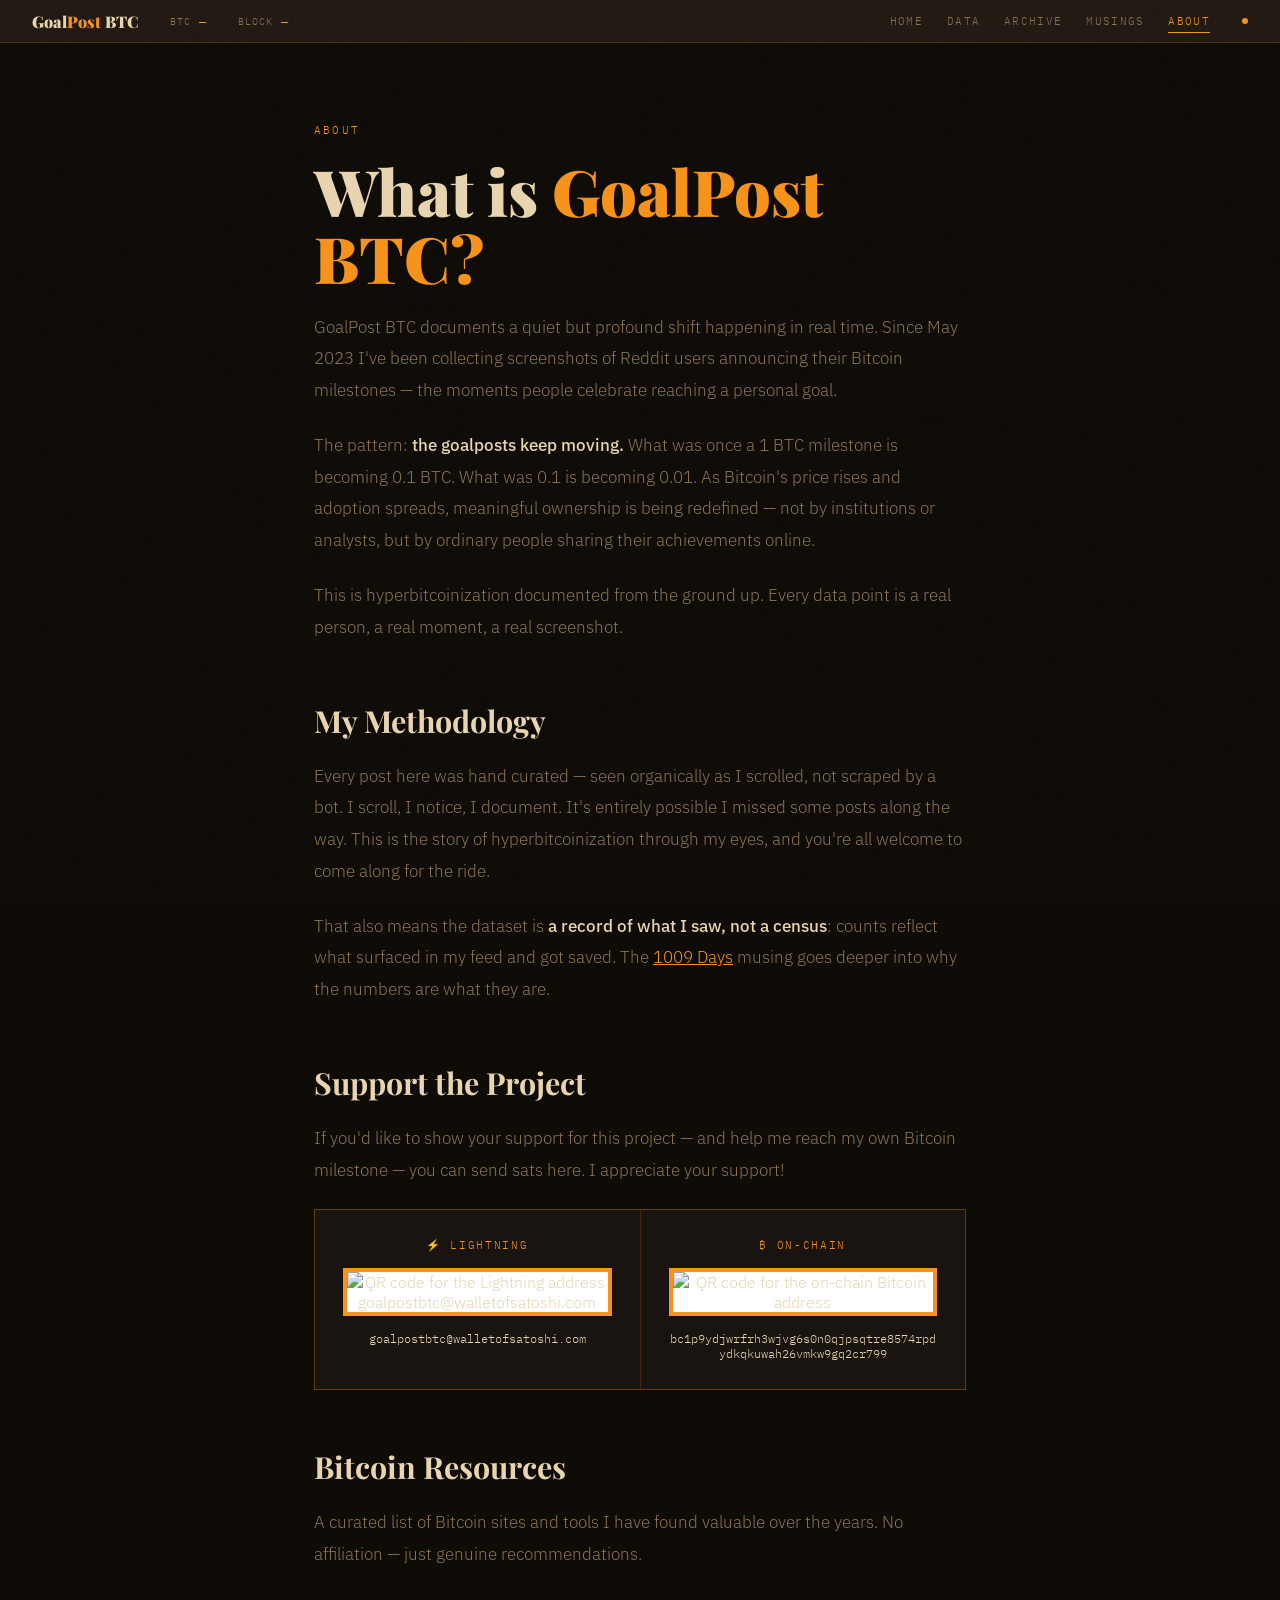
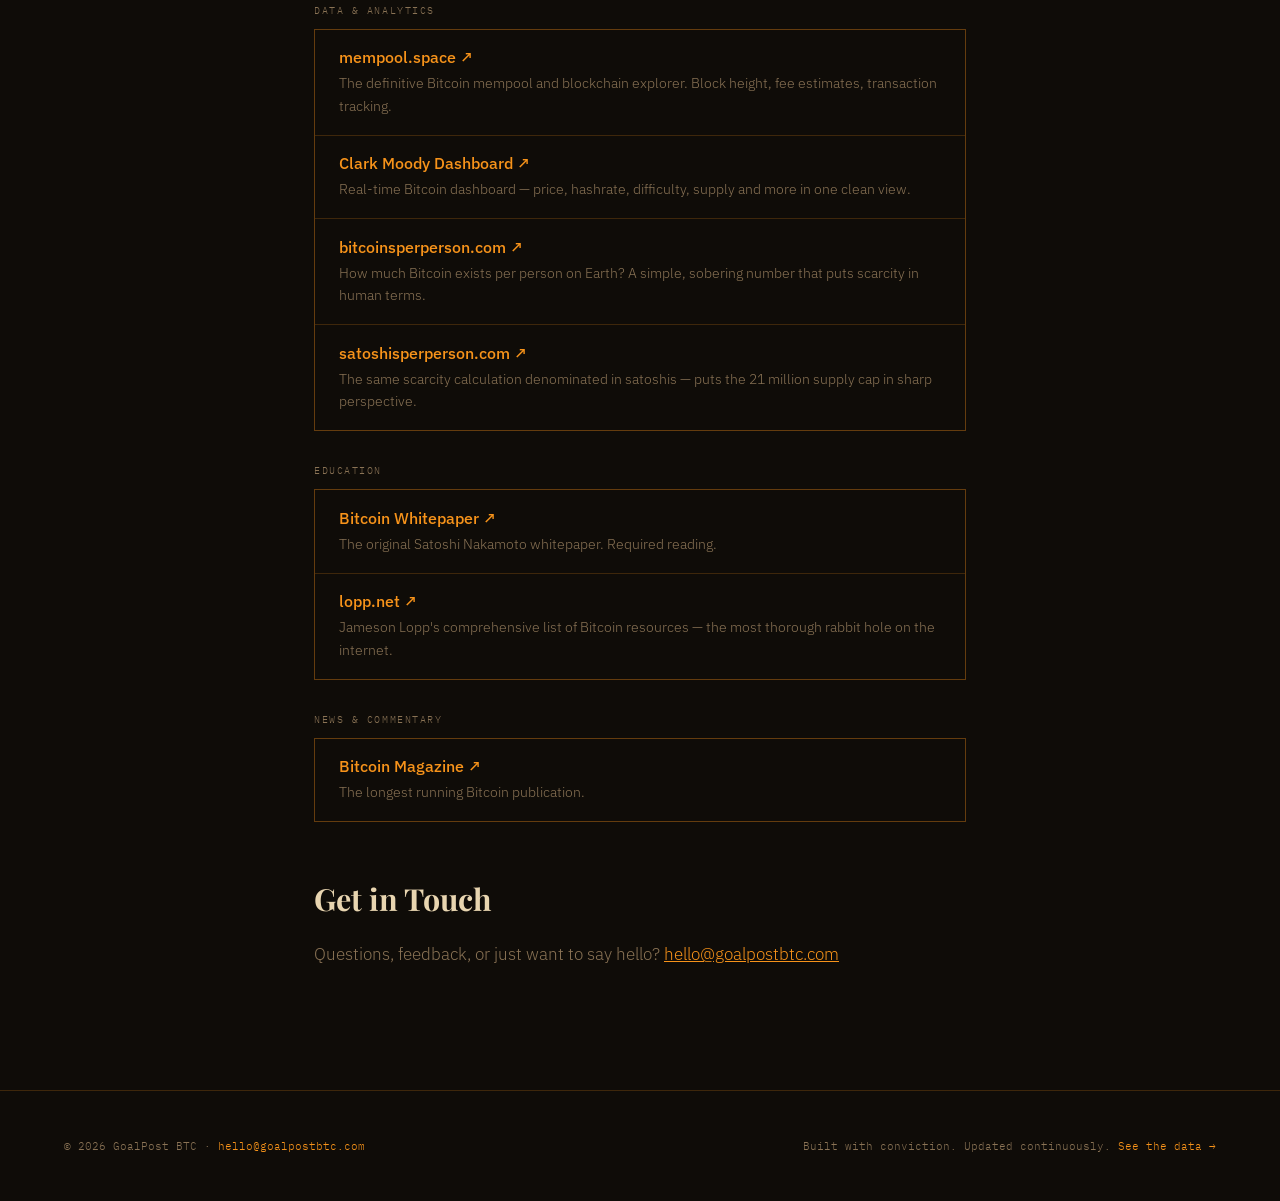
==== about.html @ 14a4ebe5 "Redesign: multi-page static site with live data, charts and archive - data/milestones.csv becomes th" ====
<!DOCTYPE html>
<html lang="en">
<head>
  <meta charset="UTF-8">
  <meta name="viewport" content="width=device-width, initial-scale=1.0">
  <title>About — GoalPost BTC</title>
  <meta name="description" content="What GoalPost BTC is, how the milestone posts are collected, how to support the project, and a curated list of Bitcoin resources.">
  <meta property="og:title" content="About — GoalPost BTC">
  <meta property="og:description" content="Hyperbitcoinization documented from the ground up.">
  <meta property="og:url" content="https://goalpostbtc.com/about.html">
  <meta property="og:type" content="website">
  <link rel="preconnect" href="https://fonts.googleapis.com">
  <link rel="preconnect" href="https://fonts.gstatic.com" crossorigin>
  <link href="https://fonts.googleapis.com/css2?family=Playfair+Display:ital,wght@0,400;0,700;0,900;1,400&family=IBM+Plex+Mono:wght@300;400;500&family=IBM+Plex+Sans:wght@300;400;500&display=swap" rel="stylesheet">
  <link rel="stylesheet" href="assets/css/site.css">
</head>
<body>

  <header class="ticker">
    <a class="ticker-brand" href="./">Goal<span>Post</span> BTC</a>
    <div class="ticker-item">
      <span class="ticker-label">BTC</span>
      <span class="ticker-value" id="btc-price">…</span>
    </div>
    <div class="ticker-item ticker-extra">
      <span class="ticker-label">Block</span>
      <span class="ticker-value" id="block-height">—</span>
    </div>
    <nav class="site-nav" aria-label="Main">
      <a href="./">Home</a>
      <a href="data.html">Data</a>
      <a href="archive.html">Archive</a>
      <a href="musings.html">Musings</a>
      <a href="about.html" aria-current="page">About</a>
    </nav>
    <div class="ticker-dot"></div>
  </header>

  <main class="page page-narrow prose">
    <div class="page-eyebrow">About</div>
    <h1 class="page-title">What is <span>GoalPost BTC?</span></h1>

    <p>GoalPost BTC documents a quiet but profound shift happening in real time. Since <span data-stat="sinceLong">May 2023</span> I've been collecting screenshots of Reddit users announcing their Bitcoin milestones — the moments people celebrate reaching a personal goal.</p>
    <p>The pattern: <strong>the goalposts keep moving.</strong> What was once a 1 BTC milestone is becoming 0.1 BTC. What was 0.1 is becoming 0.01. As Bitcoin's price rises and adoption spreads, meaningful ownership is being redefined — not by institutions or analysts, but by ordinary people sharing their achievements online.</p>
    <p>This is hyperbitcoinization documented from the ground up. Every data point is a real person, a real moment, a real screenshot.</p>

    <h2>My Methodology</h2>
    <p>Every post here was hand curated — seen organically as I scrolled, not scraped by a bot. I scroll, I notice, I document. It's entirely possible I missed some posts along the way. This is the story of hyperbitcoinization through my eyes, and you're all welcome to come along for the ride.</p>
    <p>That also means the dataset is <strong>a record of what I saw, not a census</strong>: counts reflect what surfaced in my feed and got saved. The <a href="musings.html#1009-days">1009 Days</a> musing goes deeper into why the numbers are what they are.</p>

    <h2>Support the Project</h2>
    <p>If you'd like to show your support for this project — and help me reach my own Bitcoin milestone — you can send sats here. I appreciate your support!</p>
    <div class="support-grid">
      <div>
        <div class="kind">⚡ Lightning</div>
        <img src="https://api.qrserver.com/v1/create-qr-code/?size=170x170&amp;margin=6&amp;data=goalpostbtc@walletofsatoshi.com" alt="QR code for the Lightning address goalpostbtc@walletofsatoshi.com" width="170" height="170" loading="lazy">
        <code>goalpostbtc@walletofsatoshi.com</code>
      </div>
      <div>
        <div class="kind">₿ On-Chain</div>
        <img src="https://api.qrserver.com/v1/create-qr-code/?size=170x170&amp;margin=6&amp;data=bc1p9ydjwrfrh3wjvg6s0n0qjpsqtre8574rpdydkqkuwah26vmkw9gq2cr799" alt="QR code for the on-chain Bitcoin address" width="170" height="170" loading="lazy">
        <code>bc1p9ydjwrfrh3wjvg6s0n0qjpsqtre8574rpdydkqkuwah26vmkw9gq2cr799</code>
      </div>
    </div>

    <h2>Bitcoin Resources</h2>
    <p>A curated list of Bitcoin sites and tools I have found valuable over the years. No affiliation — just genuine recommendations.</p>

    <div class="resource-cat">Data &amp; Analytics</div>
    <div class="resource-list">
      <a href="https://mempool.space" target="_blank" rel="noopener"><span class="name">mempool.space ↗</span><span class="desc">The definitive Bitcoin mempool and blockchain explorer. Block height, fee estimates, transaction tracking.</span></a>
      <a href="https://bitcoin.clarkmoody.com/dashboard/" target="_blank" rel="noopener"><span class="name">Clark Moody Dashboard ↗</span><span class="desc">Real-time Bitcoin dashboard — price, hashrate, difficulty, supply and more in one clean view.</span></a>
      <a href="https://bitcoinsperperson.com/" target="_blank" rel="noopener"><span class="name">bitcoinsperperson.com ↗</span><span class="desc">How much Bitcoin exists per person on Earth? A simple, sobering number that puts scarcity in human terms.</span></a>
      <a href="https://satoshisperperson.com/" target="_blank" rel="noopener"><span class="name">satoshisperperson.com ↗</span><span class="desc">The same scarcity calculation denominated in satoshis — puts the 21 million supply cap in sharp perspective.</span></a>
    </div>

    <div class="resource-cat">Education</div>
    <div class="resource-list">
      <a href="https://bitcoin.org/bitcoin.pdf" target="_blank" rel="noopener"><span class="name">Bitcoin Whitepaper ↗</span><span class="desc">The original Satoshi Nakamoto whitepaper. Required reading.</span></a>
      <a href="https://lopp.net/bitcoin.html" target="_blank" rel="noopener"><span class="name">lopp.net ↗</span><span class="desc">Jameson Lopp's comprehensive list of Bitcoin resources — the most thorough rabbit hole on the internet.</span></a>
    </div>

    <div class="resource-cat">News &amp; Commentary</div>
    <div class="resource-list">
      <a href="https://bitcoinmagazine.com" target="_blank" rel="noopener"><span class="name">Bitcoin Magazine ↗</span><span class="desc">The longest running Bitcoin publication.</span></a>
    </div>

    <h2>Get in Touch</h2>
    <p>Questions, feedback, or just want to say hello? <a href="mailto:hello@goalpostbtc.com">hello@goalpostbtc.com</a></p>
  </main>

  <footer>
    <div>© 2026 GoalPost BTC · <a href="mailto:hello@goalpostbtc.com">hello@goalpostbtc.com</a></div>
    <div>Built with conviction. Updated continuously. <a href="data.html">See the data →</a></div>
  </footer>

  <script src="assets/js/common.js"></script>
</body>
</html>
---- assets/css/site.css ----
/* GoalPost BTC — shared styles */

:root {
  --btc: #f7931a;
  --btc-dim: #c97010;
  --bg: #0f0c08;
  --bg2: #1a1410;
  --bg3: #221a12;
  --text: #e8d5b0;
  --text-dim: #8a7355;
  --border: rgba(247,147,26,0.2);
}

*, *::before, *::after { box-sizing: border-box; margin: 0; padding: 0; }

html { scroll-behavior: smooth; color-scheme: dark; }

body {
  background: var(--bg);
  color: var(--text);
  font-family: 'IBM Plex Sans', sans-serif;
  font-weight: 300;
  overflow-x: hidden;
  cursor: default;
}

/* ── GRAIN OVERLAY ── */
body::before {
  content: '';
  position: fixed;
  inset: 0;
  background-image: url("data:image/svg+xml,%3Csvg viewBox='0 0 256 256' xmlns='http://www.w3.org/2000/svg'%3E%3Cfilter id='noise'%3E%3CfeTurbulence type='fractalNoise' baseFrequency='0.9' numOctaves='4' stitchTiles='stitch'/%3E%3C/filter%3E%3Crect width='100%25' height='100%25' filter='url(%23noise)' opacity='0.04'/%3E%3C/svg%3E");
  pointer-events: none;
  z-index: 1000;
  opacity: 0.4;
}

/* ── TICKER ── */
.ticker {
  background: var(--bg3);
  border-bottom: 1px solid var(--border);
  padding: 0.6rem 2rem;
  display: flex;
  align-items: center;
  gap: 2rem;
  font-family: 'IBM Plex Mono', monospace;
  font-size: 0.75rem;
  color: var(--text-dim);
  position: sticky;
  top: 0;
  z-index: 100;
}

.ticker-item { display: flex; align-items: center; gap: 0.5rem; }
.ticker-label { color: var(--text-dim); text-transform: uppercase; letter-spacing: 0.1em; font-size: 0.65rem; }
.ticker-value { color: var(--btc); font-weight: 500; }
.ticker-dot { width: 6px; height: 6px; border-radius: 50%; background: var(--btc); animation: pulse 2s infinite; flex-shrink: 0; }

@keyframes pulse {
  0%, 100% { opacity: 1; transform: scale(1); }
  50% { opacity: 0.4; transform: scale(0.8); }
}

/* ── HERO ── */
.hero {
  min-height: 100vh;
  display: grid;
  grid-template-columns: 1fr 1fr;
  position: relative;
  overflow: hidden;
}

.hero::after {
  content: '₿';
  position: absolute;
  right: -5rem;
  top: 50%;
  transform: translateY(-50%);
  font-size: 40vw;
  color: rgba(247,147,26,0.03);
  font-family: 'Playfair Display', serif;
  pointer-events: none;
  animation: slowspin 60s linear infinite;
}

@keyframes slowspin {
  from { transform: translateY(-50%) rotate(0deg); }
  to { transform: translateY(-50%) rotate(360deg); }
}

.hero-left {
  padding: 6rem 4rem 4rem;
  display: flex;
  flex-direction: column;
  justify-content: center;
  border-right: 1px solid var(--border);
  position: relative;
  z-index: 2;
}

.hero-eyebrow {
  font-family: 'IBM Plex Mono', monospace;
  font-size: 0.7rem;
  letter-spacing: 0.2em;
  text-transform: uppercase;
  color: var(--btc);
  margin-bottom: 2rem;
  opacity: 0;
  animation: fadein 0.8s 0.2s forwards;
}

.hero-title {
  font-family: 'Playfair Display', serif;
  font-size: clamp(3rem, 6vw, 5.5rem);
  font-weight: 900;
  line-height: 1.0;
  color: var(--text);
  margin-bottom: 1rem;
  opacity: 0;
  animation: slideup 0.8s 0.4s forwards;
}

.hero-title span { color: var(--btc); }

.hero-subtitle {
  font-family: 'Playfair Display', serif;
  font-size: clamp(1rem, 2vw, 1.4rem);
  font-weight: 400;
  font-style: italic;
  color: var(--text-dim);
  margin-bottom: 3rem;
  line-height: 1.6;
  opacity: 0;
  animation: fadeup 0.8s 0.6s forwards;
}

.hero-cta {
  display: inline-flex;
  align-items: center;
  gap: 0.75rem;
  background: var(--btc);
  color: var(--bg);
  font-family: 'IBM Plex Mono', monospace;
  font-size: 0.85rem;
  font-weight: 500;
  letter-spacing: 0.05em;
  padding: 1rem 2rem;
  text-decoration: none;
  transition: all 0.3s;
  width: fit-content;
  opacity: 0;
  animation: fadeup 0.8s 0.8s forwards;
}

.hero-cta:hover {
  background: var(--text);
  gap: 1.25rem;
}

.hero-cta-arrow { transition: transform 0.3s; }
.hero-cta:hover .hero-cta-arrow { transform: translateX(4px); }

.hero-right {
  padding: 6rem 4rem 4rem;
  display: flex;
  flex-direction: column;
  justify-content: center;
  gap: 3rem;
  position: relative;
  z-index: 2;
}

/* ── STAT CARDS ── */
.stat-card {
  border-left: 2px solid var(--btc);
  padding: 1.5rem 2rem;
  background: var(--bg2);
  opacity: 0;
  animation: slideright 0.8s forwards;
}

.stat-card:nth-child(1) { animation-delay: 0.5s; }
.stat-card:nth-child(2) { animation-delay: 0.7s; }
.stat-card:nth-child(3) { animation-delay: 0.9s; }

.stat-label {
  font-family: 'IBM Plex Mono', monospace;
  font-size: 0.65rem;
  letter-spacing: 0.15em;
  text-transform: uppercase;
  color: var(--text-dim);
  margin-bottom: 0.5rem;
}

.stat-value {
  font-family: 'Playfair Display', serif;
  font-size: 2.5rem;
  font-weight: 700;
  color: var(--btc);
  line-height: 1;
  margin-bottom: 0.25rem;
}

.stat-desc {
  font-size: 0.8rem;
  color: var(--text-dim);
  line-height: 1.5;
}

/* ── THESIS SECTION ── */
.thesis {
  padding: 8rem 4rem;
  max-width: 1400px;
  margin: 0 auto;
  display: grid;
  grid-template-columns: 1fr 2fr;
  gap: 6rem;
  align-items: start;
  border-top: 1px solid var(--border);
}

.thesis-label {
  font-family: 'IBM Plex Mono', monospace;
  font-size: 0.7rem;
  letter-spacing: 0.2em;
  text-transform: uppercase;
  color: var(--btc);
  position: sticky;
  top: 5rem;
}

.thesis-content h2 {
  font-family: 'Playfair Display', serif;
  font-size: clamp(2rem, 4vw, 3.5rem);
  font-weight: 700;
  line-height: 1.2;
  margin-bottom: 2rem;
  color: var(--text);
}

.thesis-content p {
  font-size: 1.1rem;
  line-height: 1.9;
  color: var(--text-dim);
  margin-bottom: 1.5rem;
  max-width: 65ch;
}

.thesis-content p strong {
  color: var(--text);
  font-weight: 500;
}

/* ── GOALPOSTS MOVING ── */
.goalposts {
  background: var(--bg2);
  border-top: 1px solid var(--border);
  border-bottom: 1px solid var(--border);
  padding: 5rem 4rem;
  overflow: hidden;
  position: relative;
}

.goalposts-inner {
  max-width: 1400px;
  margin: 0 auto;
}

.goalposts-label {
  font-family: 'IBM Plex Mono', monospace;
  font-size: 0.7rem;
  letter-spacing: 0.2em;
  text-transform: uppercase;
  color: var(--btc);
  margin-bottom: 3rem;
}

.timeline {
  display: grid;
  grid-template-columns: repeat(4, 1fr);
  gap: 2px;
}

.timeline-year {
  background: var(--bg3);
  padding: 2rem;
  position: relative;
  transition: background 0.3s;
}

.timeline-year:hover { background: #2a1f12; }

.timeline-year-label {
  font-family: 'IBM Plex Mono', monospace;
  font-size: 0.7rem;
  letter-spacing: 0.15em;
  color: var(--text-dim);
  margin-bottom: 1rem;
}

.timeline-amount {
  font-family: 'Playfair Display', serif;
  font-size: 2rem;
  font-weight: 700;
  color: var(--btc);
  margin-bottom: 0.5rem;
}

.timeline-desc {
  font-size: 0.8rem;
  color: var(--text-dim);
  line-height: 1.5;
}

.timeline-bar {
  position: absolute;
  bottom: 0;
  left: 0;
  height: 3px;
  background: var(--btc);
  transition: width 1.5s cubic-bezier(0.25, 0.46, 0.45, 0.94);
}

/* ── METHODOLOGY ── */
.methodology {
  padding: 8rem 4rem;
  max-width: 1400px;
  margin: 0 auto;
  display: grid;
  grid-template-columns: 2fr 1fr;
  gap: 6rem;
  align-items: start;
  border-top: 1px solid var(--border);
}

.method-grid {
  display: grid;
  grid-template-columns: 1fr 1fr;
  gap: 1px;
  background: var(--border);
  margin-top: 3rem;
}

.method-item {
  background: var(--bg);
  padding: 2rem;
}

.method-icon {
  font-size: 1.5rem;
  margin-bottom: 1rem;
}

.method-title {
  font-family: 'IBM Plex Mono', monospace;
  font-size: 0.75rem;
  letter-spacing: 0.1em;
  text-transform: uppercase;
  color: var(--btc);
  margin-bottom: 0.5rem;
}

.method-desc {
  font-size: 0.85rem;
  color: var(--text-dim);
  line-height: 1.6;
}

.methodology-right {
  position: sticky;
  top: 5rem;
}

.quote-block {
  border-left: 2px solid var(--btc);
  padding: 2rem;
  background: var(--bg2);
}

.quote-text {
  font-family: 'Playfair Display', serif;
  font-size: 1.3rem;
  font-style: italic;
  line-height: 1.6;
  color: var(--text);
  margin-bottom: 1rem;
}

.quote-attr {
  font-family: 'IBM Plex Mono', monospace;
  font-size: 0.7rem;
  letter-spacing: 0.1em;
  text-transform: uppercase;
  color: var(--btc-dim);
}

/* ── DAILY SECTIONS ── */
.daily-section {
  padding: 6rem 4rem;
  max-width: 1400px;
  margin: 0 auto;
  border-top: 1px solid var(--border);
}

.daily-section-inner {
  display: grid;
  grid-template-columns: 1fr 1fr;
  gap: 4rem;
  align-items: center;
}

.daily-label {
  font-family: 'IBM Plex Mono', monospace;
  font-size: 0.7rem;
  letter-spacing: 0.2em;
  text-transform: uppercase;
  color: var(--btc);
  margin-bottom: 1.5rem;
}

.daily-meta {
  font-family: 'IBM Plex Mono', monospace;
  font-size: 0.7rem;
  letter-spacing: 0.1em;
  color: var(--text-dim);
  margin-bottom: 0.5rem;
}

.daily-amount {
  font-family: 'Playfair Display', serif;
  font-size: 2.5rem;
  font-weight: 700;
  color: var(--btc);
  margin-bottom: 0.5rem;
  line-height: 1;
}

.daily-username {
  font-family: 'IBM Plex Mono', monospace;
  font-size: 0.85rem;
  color: var(--text);
  margin-bottom: 1.5rem;
}

.daily-screenshot {
  width: 100%;
  max-height: 280px;
  object-fit: cover;
  object-position: top;
  border: 1px solid var(--border);
  display: block;
}

.daily-screenshot-placeholder {
  width: 100%;
  height: 200px;
  background: var(--bg2);
  border: 1px solid var(--border);
  display: flex;
  align-items: center;
  justify-content: center;
  font-family: 'IBM Plex Mono', monospace;
  font-size: 0.7rem;
  color: var(--text-dim);
  letter-spacing: 0.1em;
}

.daily-cta {
  display: inline-flex;
  align-items: center;
  gap: 0.5rem;
  color: var(--btc);
  font-family: 'IBM Plex Mono', monospace;
  font-size: 0.8rem;
  text-decoration: none;
  border-bottom: 1px solid var(--border);
  padding-bottom: 2px;
  transition: gap 0.3s;
}

.daily-cta:hover { gap: 0.75rem; }

/* Chart of the day */
.chart-img {
  width: 100%;
  border: 1px solid var(--border);
  display: block;
}

.chart-caption {
  font-family: 'IBM Plex Mono', monospace;
  font-size: 0.7rem;
  color: var(--text-dim);
  letter-spacing: 0.1em;
  margin-top: 0.75rem;
  text-align: center;
}

/* Musing preview */
.musing-date {
  font-family: 'IBM Plex Mono', monospace;
  font-size: 0.7rem;
  color: var(--text-dim);
  letter-spacing: 0.1em;
  margin-bottom: 0.5rem;
}

.musing-title {
  font-family: 'Playfair Display', serif;
  font-size: 1.6rem;
  font-weight: 700;
  color: var(--text);
  margin-bottom: 1rem;
  line-height: 1.3;
}

.musing-preview {
  font-size: 0.95rem;
  line-height: 1.8;
  color: var(--text-dim);
  margin-bottom: 1.5rem;
  font-style: italic;
}

.daily-divider {
  border: none;
  border-top: 1px solid var(--border);
  margin: 0;
}

@media (max-width: 768px) {
  .daily-section { padding: 3rem 1.5rem; }
  .daily-section-inner {
    grid-template-columns: 1fr;
    gap: 2rem;
  }
  .daily-amount { font-size: 2rem; }
  .musing-title { font-size: 1.3rem; }
}

/* ── FOOTER CTA ── */
.footer-cta {
  background: var(--btc);
  padding: 6rem 4rem;
  text-align: center;
  position: relative;
  overflow: hidden;
}

.footer-cta::before {
  content: '₿';
  position: absolute;
  left: 50%;
  top: 50%;
  transform: translate(-50%, -50%);
  font-size: 30vw;
  color: rgba(0,0,0,0.05);
  font-family: 'Playfair Display', serif;
  pointer-events: none;
}

.footer-cta h2 {
  font-family: 'Playfair Display', serif;
  font-size: clamp(2rem, 5vw, 4rem);
  font-weight: 900;
  color: var(--bg);
  margin-bottom: 1rem;
  position: relative;
}

.footer-cta p {
  font-size: 1.1rem;
  color: rgba(0,0,0,0.6);
  margin-bottom: 3rem;
  position: relative;
}

.footer-cta-btn {
  display: inline-flex;
  align-items: center;
  gap: 0.75rem;
  background: var(--bg);
  color: var(--btc);
  font-family: 'IBM Plex Mono', monospace;
  font-size: 0.9rem;
  font-weight: 500;
  letter-spacing: 0.05em;
  padding: 1.25rem 2.5rem;
  text-decoration: none;
  transition: all 0.3s;
  position: relative;
}

.footer-cta-btn:hover {
  background: var(--bg2);
  gap: 1.25rem;
}

/* ── FOOTER ── */
footer {
  background: var(--bg);
  border-top: 1px solid var(--border);
  padding: 3rem 4rem;
  display: flex;
  justify-content: space-between;
  align-items: center;
  font-family: 'IBM Plex Mono', monospace;
  font-size: 0.7rem;
  color: var(--text-dim);
}

footer a {
  color: var(--btc);
  text-decoration: none;
}

footer a:hover { text-decoration: underline; }

/* ── ANIMATIONS ── */
@keyframes fadein {
  from { opacity: 0; }
  to { opacity: 1; }
}

@keyframes fadeup {
  from { opacity: 0; transform: translateY(20px); }
  to { opacity: 1; transform: translateY(0); }
}

@keyframes slideup {
  from { opacity: 0; transform: translateY(40px); }
  to { opacity: 1; transform: translateY(0); }
}

@keyframes slideright {
  from { opacity: 0; transform: translateX(-20px); }
  to { opacity: 1; transform: translateX(0); }
}

/* ── SCROLLED REVEALS ── */
.reveal {
  opacity: 0;
  transform: translateY(30px);
  transition: opacity 0.8s, transform 0.8s;
}

.reveal.visible {
  opacity: 1;
  transform: translateY(0);
}

/* ── MOBILE RESPONSIVE ── */
@media (max-width: 768px) {

  /* Ticker — show only BTC price and pulse dot on mobile */
  .ticker {
    padding: 0.5rem 1rem;
    gap: 1rem;
    flex-wrap: wrap;
  }
  .ticker-extra { display: none; }

  /* Hero — stack vertically */
  .hero {
    grid-template-columns: 1fr;
    min-height: auto;
  }
  .hero::after { display: none; }
  .hero-left {
    padding: 3rem 1.5rem 2rem;
    border-right: none;
    border-bottom: 1px solid var(--border);
  }
  .hero-right {
    padding: 2rem 1.5rem 3rem;
    gap: 1.5rem;
  }
  .hero-eyebrow { margin-bottom: 1rem; }
  .hero-title { font-size: clamp(3rem, 12vw, 4rem); }
  .hero-subtitle { font-size: 1rem; margin-bottom: 2rem; }
  .hero-cta { width: 100%; justify-content: center; }

  /* Stat cards — tighten padding */
  .stat-card { padding: 1rem 1.25rem; }
  .stat-value { font-size: 2rem; }

  /* Thesis — single column */
  .thesis {
    grid-template-columns: 1fr;
    padding: 4rem 1.5rem;
    gap: 2rem;
  }
  .thesis-label { position: static; }
  .thesis-content h2 { font-size: clamp(1.6rem, 6vw, 2.5rem); }
  .thesis-content p { font-size: 1rem; }

  /* Goalposts timeline — 2x2 grid on mobile */
  .goalposts { padding: 3rem 1.5rem; }
  .timeline {
    grid-template-columns: 1fr 1fr;
    gap: 2px;
  }
  .timeline-year { padding: 1.25rem; }
  .timeline-amount { font-size: 1.4rem; }
  .timeline-desc { font-size: 0.75rem; }

  /* Methodology — single column */
  .methodology {
    grid-template-columns: 1fr;
    padding: 4rem 1.5rem;
    gap: 3rem;
  }
  .methodology-right { position: static; }
  .method-grid { grid-template-columns: 1fr; }
  .method-item { padding: 1.25rem; }

  /* Footer CTA */
  .footer-cta { padding: 4rem 1.5rem; }
  .footer-cta h2 { font-size: clamp(1.8rem, 8vw, 3rem); }
  .footer-cta-btn { width: 100%; justify-content: center; }

  /* Footer — stack */
  footer {
    flex-direction: column;
    gap: 0.75rem;
    padding: 2rem 1.5rem;
    text-align: center;
  }
}

/* ── EXTRA SMALL (phones < 400px) ── */
@media (max-width: 400px) {
  .timeline { grid-template-columns: 1fr; }
  .hero-title { font-size: 2.8rem; }
}

/* ════════════════════════════════════════════════════════════════════
   v2 — multi-page site: nav, data explorer, archive, musings, about
   ════════════════════════════════════════════════════════════════════ */

a { color: var(--btc); }
:focus-visible { outline: 2px solid var(--btc); outline-offset: 2px; }

/* ── NAV (lives in the sticky ticker) ── */
.ticker-brand {
  font-family: 'Playfair Display', serif;
  font-weight: 900;
  font-size: 1rem;
  color: var(--text);
  text-decoration: none;
  letter-spacing: 0;
}
.ticker-brand span { color: var(--btc); }

.site-nav {
  margin-left: auto;
  display: flex;
  gap: 1.5rem;
}
.site-nav a {
  color: var(--text-dim);
  text-decoration: none;
  text-transform: uppercase;
  letter-spacing: 0.12em;
  font-size: 0.68rem;
  padding: 0.25rem 0;
  border-bottom: 1px solid transparent;
  transition: color 0.2s, border-color 0.2s;
}
.site-nav a:hover { color: var(--text); }
.site-nav a[aria-current="page"] { color: var(--btc); border-bottom-color: var(--btc); }

/* ── PAGE SCAFFOLD ── */
.page {
  max-width: 1400px;
  margin: 0 auto;
  padding: 5rem 4rem 6rem;
}
.page-narrow { max-width: 780px; }

.page-eyebrow {
  font-family: 'IBM Plex Mono', monospace;
  font-size: 0.7rem;
  letter-spacing: 0.2em;
  text-transform: uppercase;
  color: var(--btc);
  margin-bottom: 1.25rem;
}
.page-title {
  font-family: 'Playfair Display', serif;
  font-size: clamp(2.4rem, 5vw, 4rem);
  font-weight: 900;
  line-height: 1.05;
  color: var(--text);
  margin-bottom: 1.25rem;
}
.page-title span { color: var(--btc); }
.page-lede {
  font-family: 'Playfair Display', serif;
  font-style: italic;
  font-size: clamp(1rem, 1.6vw, 1.2rem);
  line-height: 1.7;
  color: var(--text-dim);
  max-width: 62ch;
  margin-bottom: 3rem;
}

.section-label {
  font-family: 'IBM Plex Mono', monospace;
  font-size: 0.7rem;
  letter-spacing: 0.2em;
  text-transform: uppercase;
  color: var(--btc);
  margin: 4rem 0 1.25rem;
}

.note {
  border-left: 2px solid var(--btc);
  background: var(--bg2);
  padding: 1.25rem 1.5rem;
  font-size: 0.9rem;
  line-height: 1.7;
  color: var(--text-dim);
  max-width: 80ch;
}
.note strong { color: var(--text); font-weight: 500; }

/* ── STAT STRIP ── */
.stat-strip {
  display: grid;
  grid-template-columns: repeat(6, 1fr);
  gap: 1px;
  background: var(--border);
  border: 1px solid var(--border);
  margin-bottom: 2rem;
}
.stat-strip .cell { background: var(--bg); padding: 1.25rem 1.5rem; min-width: 0; }
.stat-strip .stat-label { margin-bottom: 0.4rem; }
.stat-strip .stat-value { font-size: 1.7rem; font-variant-numeric: tabular-nums; }
.stat-strip .stat-desc { font-size: 0.72rem; overflow-wrap: anywhere; }

/* ── FILTERS ── */
.filters {
  display: flex;
  flex-wrap: wrap;
  align-items: flex-end;
  gap: 1rem 1.5rem;
  padding: 1.25rem 1.5rem;
  background: var(--bg2);
  border: 1px solid var(--border);
  margin-bottom: 2rem;
}
.field { display: flex; flex-direction: column; gap: 0.4rem; }
.field label, .field .field-label {
  font-family: 'IBM Plex Mono', monospace;
  font-size: 0.62rem;
  letter-spacing: 0.15em;
  text-transform: uppercase;
  color: var(--text-dim);
}
.field input[type="text"], .field input[type="search"], .field input[type="date"], .field select {
  background: var(--bg);
  border: 1px solid var(--border);
  color: var(--text);
  font-family: 'IBM Plex Mono', monospace;
  font-size: 0.8rem;
  padding: 0.55rem 0.75rem;
  border-radius: 0;
  color-scheme: dark;
  min-width: 0;
}
.field input:focus, .field select:focus { border-color: var(--btc); outline: none; }
.check {
  display: flex;
  align-items: center;
  gap: 0.5rem;
  font-size: 0.8rem;
  color: var(--text);
  cursor: pointer;
  padding: 0.55rem 0;
}
.check input { accent-color: var(--btc); width: 1rem; height: 1rem; }
.btn {
  background: transparent;
  border: 1px solid var(--border);
  color: var(--btc);
  font-family: 'IBM Plex Mono', monospace;
  font-size: 0.75rem;
  letter-spacing: 0.05em;
  padding: 0.55rem 1rem;
  cursor: pointer;
  text-decoration: none;
  display: inline-flex;
  align-items: center;
  gap: 0.5rem;
  transition: background 0.2s, border-color 0.2s;
}
.btn:hover { background: var(--bg3); border-color: var(--btc); }
.filters .result-count {
  margin-left: auto;
  font-family: 'IBM Plex Mono', monospace;
  font-size: 0.72rem;
  color: var(--text-dim);
  padding-bottom: 0.6rem;
}

/* ── CHARTS ── */
.chart-grid {
  display: grid;
  grid-template-columns: 1fr 1fr;
  gap: 1px;
  background: var(--border);
  border: 1px solid var(--border);
}
.chart-card { background: var(--bg); padding: 2rem; min-width: 0; }
.chart-card.wide { grid-column: 1 / -1; }
.chart-card h3 {
  font-family: 'Playfair Display', serif;
  font-size: 1.4rem;
  font-weight: 700;
  color: var(--text);
  margin-bottom: 0.5rem;
}
.chart-card p {
  font-size: 0.88rem;
  line-height: 1.7;
  color: var(--text-dim);
  max-width: 75ch;
  margin-bottom: 1.25rem;
}
.chart { width: 100%; height: 400px; }
.chart-card.wide .chart { height: 460px; }
.chart-empty {
  height: 100%;
  display: flex;
  align-items: center;
  justify-content: center;
  font-family: 'IBM Plex Mono', monospace;
  font-size: 0.75rem;
  color: var(--text-dim);
  border: 1px dashed var(--border);
}

/* ── DATA TABLE ── */
.table-wrap {
  border: 1px solid var(--border);
  overflow-x: auto;
  max-height: 70vh;
  overflow-y: auto;
}
table.data {
  width: 100%;
  border-collapse: collapse;
  font-family: 'IBM Plex Mono', monospace;
  font-size: 0.78rem;
  font-variant-numeric: tabular-nums;
}
table.data th {
  position: sticky;
  top: 0;
  background: var(--bg3);
  color: var(--text-dim);
  font-weight: 400;
  font-size: 0.65rem;
  letter-spacing: 0.12em;
  text-transform: uppercase;
  text-align: left;
  padding: 0.8rem 1rem;
  border-bottom: 1px solid var(--border);
  white-space: nowrap;
  user-select: none;
}
table.data th button {
  all: unset;
  cursor: pointer;
  display: inline-flex;
  gap: 0.4rem;
}
table.data th button:focus-visible { outline: 2px solid var(--btc); }
table.data th[aria-sort] button::after { content: '↕'; opacity: 0.35; }
table.data th[aria-sort="ascending"] button::after { content: '↑'; opacity: 1; color: var(--btc); }
table.data th[aria-sort="descending"] button::after { content: '↓'; opacity: 1; color: var(--btc); }
table.data th.num, table.data td.num { text-align: right; }
table.data td {
  padding: 0.65rem 1rem;
  border-bottom: 1px solid rgba(247,147,26,0.08);
  color: var(--text);
  white-space: nowrap;
}
table.data tbody tr:hover td { background: var(--bg2); }
table.data td.btc { color: var(--btc); }
table.data td a { text-decoration: none; }
table.data td a:hover { text-decoration: underline; }

/* ── ARCHIVE GALLERY ── */
.gallery {
  display: grid;
  grid-template-columns: repeat(auto-fill, minmax(220px, 1fr));
  gap: 1.5rem;
}
.shot {
  background: var(--bg2);
  border: 1px solid var(--border);
  display: flex;
  flex-direction: column;
  transition: border-color 0.2s, transform 0.2s;
  scroll-margin-top: 9rem;
}
.shot:hover { border-color: var(--btc); transform: translateY(-2px); }
.shot.highlight { border-color: var(--btc); box-shadow: 0 0 0 3px rgba(247,147,26,0.3); }
.shot button {
  all: unset;
  cursor: zoom-in;
  display: block;
  aspect-ratio: 4 / 5;
  overflow: hidden;
  background: var(--bg3);
}
.shot button:focus-visible { outline: 2px solid var(--btc); outline-offset: -2px; }
.shot img { width: 100%; height: 100%; object-fit: cover; object-position: top; display: block; }
.shot figcaption { padding: 0.9rem 1rem 1rem; }
.shot .amount {
  font-family: 'Playfair Display', serif;
  font-size: 1.35rem;
  font-weight: 700;
  color: var(--btc);
  line-height: 1.1;
}
.shot .who {
  font-family: 'IBM Plex Mono', monospace;
  font-size: 0.75rem;
  color: var(--text);
  margin: 0.35rem 0 0.2rem;
  overflow-wrap: anywhere;
}
.shot .when {
  font-family: 'IBM Plex Mono', monospace;
  font-size: 0.65rem;
  color: var(--text-dim);
  letter-spacing: 0.05em;
}

/* ── LIGHTBOX ── */
.lightbox {
  border: none;
  padding: 0;
  background: transparent;
  max-width: 100vw;
  max-height: 100vh;
  width: 100vw;
  height: 100vh;
}
.lightbox::backdrop { background: rgba(8,6,4,0.94); }
.lightbox-inner {
  height: 100%;
  display: grid;
  grid-template-columns: auto 1fr auto;
  align-items: center;
  gap: 1rem;
  padding: 1.5rem;
}
.lightbox figure {
  height: 100%;
  display: flex;
  flex-direction: column;
  align-items: center;
  justify-content: center;
  min-width: 0;
  gap: 1rem;
}
.lightbox img {
  max-height: calc(100vh - 8rem);
  max-width: 100%;
  object-fit: contain;
  border: 1px solid var(--border);
}
.lightbox figcaption {
  font-family: 'IBM Plex Mono', monospace;
  font-size: 0.8rem;
  color: var(--text);
  text-align: center;
}
.lightbox figcaption .amount { color: var(--btc); }
.lightbox .nav-btn, .lightbox .close-btn {
  background: var(--bg2);
  border: 1px solid var(--border);
  color: var(--btc);
  font-size: 1.4rem;
  width: 3rem;
  height: 3rem;
  cursor: pointer;
}
.lightbox .nav-btn:hover, .lightbox .close-btn:hover { border-color: var(--btc); }
.lightbox .close-btn { position: fixed; top: 1rem; right: 1rem; font-size: 1.1rem; }

/* ── MUSINGS ── */
.musing-index {
  list-style: none;
  border-top: 1px solid var(--border);
  margin-bottom: 5rem;
}
.musing-index li { border-bottom: 1px solid var(--border); }
.musing-index a {
  display: flex;
  justify-content: space-between;
  align-items: baseline;
  gap: 1.5rem;
  padding: 1rem 0;
  text-decoration: none;
  color: var(--text);
  font-family: 'Playfair Display', serif;
  font-size: 1.15rem;
  transition: color 0.2s, padding 0.2s;
}
.musing-index a:hover { color: var(--btc); padding-left: 0.5rem; }
.musing-index time {
  font-family: 'IBM Plex Mono', monospace;
  font-size: 0.7rem;
  color: var(--text-dim);
  white-space: nowrap;
}
article.musing {
  padding: 4rem 0;
  border-top: 1px solid var(--border);
  scroll-margin-top: 4rem;
}
article.musing .meta {
  font-family: 'IBM Plex Mono', monospace;
  font-size: 0.7rem;
  letter-spacing: 0.1em;
  text-transform: uppercase;
  color: var(--text-dim);
  margin-bottom: 0.75rem;
  display: flex;
  gap: 1.25rem;
  flex-wrap: wrap;
}
article.musing .meta .block { color: var(--btc-dim); }
article.musing h2 {
  font-family: 'Playfair Display', serif;
  font-size: clamp(1.8rem, 4vw, 2.6rem);
  font-weight: 700;
  line-height: 1.15;
  color: var(--text);
  margin-bottom: 2rem;
}
article.musing h2 a { color: inherit; text-decoration: none; }
article.musing h2 a:hover { color: var(--btc); }
article.musing p {
  font-size: 1.08rem;
  line-height: 1.9;
  color: var(--text);
  opacity: 0.88;
  margin-bottom: 1.4rem;
}
article.musing figure { margin: 2rem 0 2.25rem; }
article.musing figure img { width: 100%; border: 1px solid var(--border); display: block; }
article.musing figcaption {
  font-family: 'IBM Plex Mono', monospace;
  font-size: 0.7rem;
  color: var(--text-dim);
  margin-top: 0.75rem;
  text-align: center;
  letter-spacing: 0.05em;
}

/* ── ABOUT / RESOURCES ── */
.prose p {
  font-size: 1.05rem;
  line-height: 1.9;
  color: var(--text-dim);
  margin-bottom: 1.4rem;
}
.prose p strong { color: var(--text); font-weight: 500; }
.prose h2 {
  font-family: 'Playfair Display', serif;
  font-size: 1.9rem;
  color: var(--text);
  margin: 3.5rem 0 1.25rem;
}
.resource-list { display: grid; gap: 1px; background: var(--border); border: 1px solid var(--border); margin-bottom: 1rem; }
.resource-list a {
  display: block;
  background: var(--bg);
  padding: 1.1rem 1.5rem;
  text-decoration: none;
  transition: background 0.2s;
}
.resource-list a:hover { background: var(--bg2); }
.resource-list .name { color: var(--btc); font-weight: 500; }
.resource-list .desc { display: block; color: var(--text-dim); font-size: 0.88rem; margin-top: 0.3rem; line-height: 1.6; }
.resource-cat {
  font-family: 'IBM Plex Mono', monospace;
  font-size: 0.65rem;
  letter-spacing: 0.15em;
  text-transform: uppercase;
  color: var(--text-dim);
  margin: 2rem 0 0.75rem;
}
.support-grid { display: grid; grid-template-columns: 1fr 1fr; gap: 1px; background: var(--border); border: 1px solid var(--border); }
.support-grid > div { background: var(--bg2); padding: 1.75rem; text-align: center; min-width: 0; }
.support-grid .kind { font-family: 'IBM Plex Mono', monospace; font-size: 0.7rem; letter-spacing: 0.15em; text-transform: uppercase; color: var(--btc); margin-bottom: 1rem; }
.support-grid img { width: 170px; height: 170px; border: 4px solid var(--btc); background: #fff; }
.support-grid code {
  display: block;
  margin-top: 0.9rem;
  font-family: 'IBM Plex Mono', monospace;
  font-size: 0.72rem;
  color: var(--text);
  overflow-wrap: anywhere;
}

/* ── HOME: live chart of the day ── */
.daily-section .chart { height: 380px; border: 1px solid var(--border); }

/* ── v2 responsive ── */
@media (max-width: 1100px) {
  .stat-strip { grid-template-columns: repeat(3, 1fr); }
  .chart-grid { grid-template-columns: 1fr; }
}
@media (max-width: 768px) {
  .ticker { row-gap: 0.4rem; }
  .site-nav {
    order: 10;
    width: 100%;
    margin-left: 0;
    gap: 1.1rem;
    overflow-x: auto;
    padding-bottom: 0.15rem;
    scrollbar-width: none;
  }
  .page { padding: 3rem 1rem 4rem; }
  .stat-strip { grid-template-columns: repeat(2, 1fr); }
  .stat-strip .cell { padding: 1rem; }
  .stat-strip .stat-value { font-size: 1.35rem; }
  .filters { padding: 1rem; }
  .filters .field { flex: 1 1 140px; }
  .filters .result-count { margin-left: 0; width: 100%; padding-bottom: 0; }
  .chart-card { padding: 1.25rem 1rem; }
  .chart, .chart-card.wide .chart { height: 320px; }
  .gallery { grid-template-columns: repeat(2, 1fr); gap: 0.75rem; }
  .shot figcaption { padding: 0.7rem; }
  .shot .amount { font-size: 1.1rem; }
  .lightbox-inner { grid-template-columns: 1fr; padding: 3.5rem 0.75rem 0.75rem; }
  .lightbox .nav-btn { display: none; }
  .support-grid { grid-template-columns: 1fr; }
  .musing-index a { flex-direction: column; gap: 0.25rem; }
}
@media (prefers-reduced-motion: reduce) {
  *, *::before, *::after { animation-duration: 0.01ms !important; animation-iteration-count: 1 !important; transition-duration: 0.01ms !important; scroll-behavior: auto !important; }
  .reveal { opacity: 1; transform: none; }
}
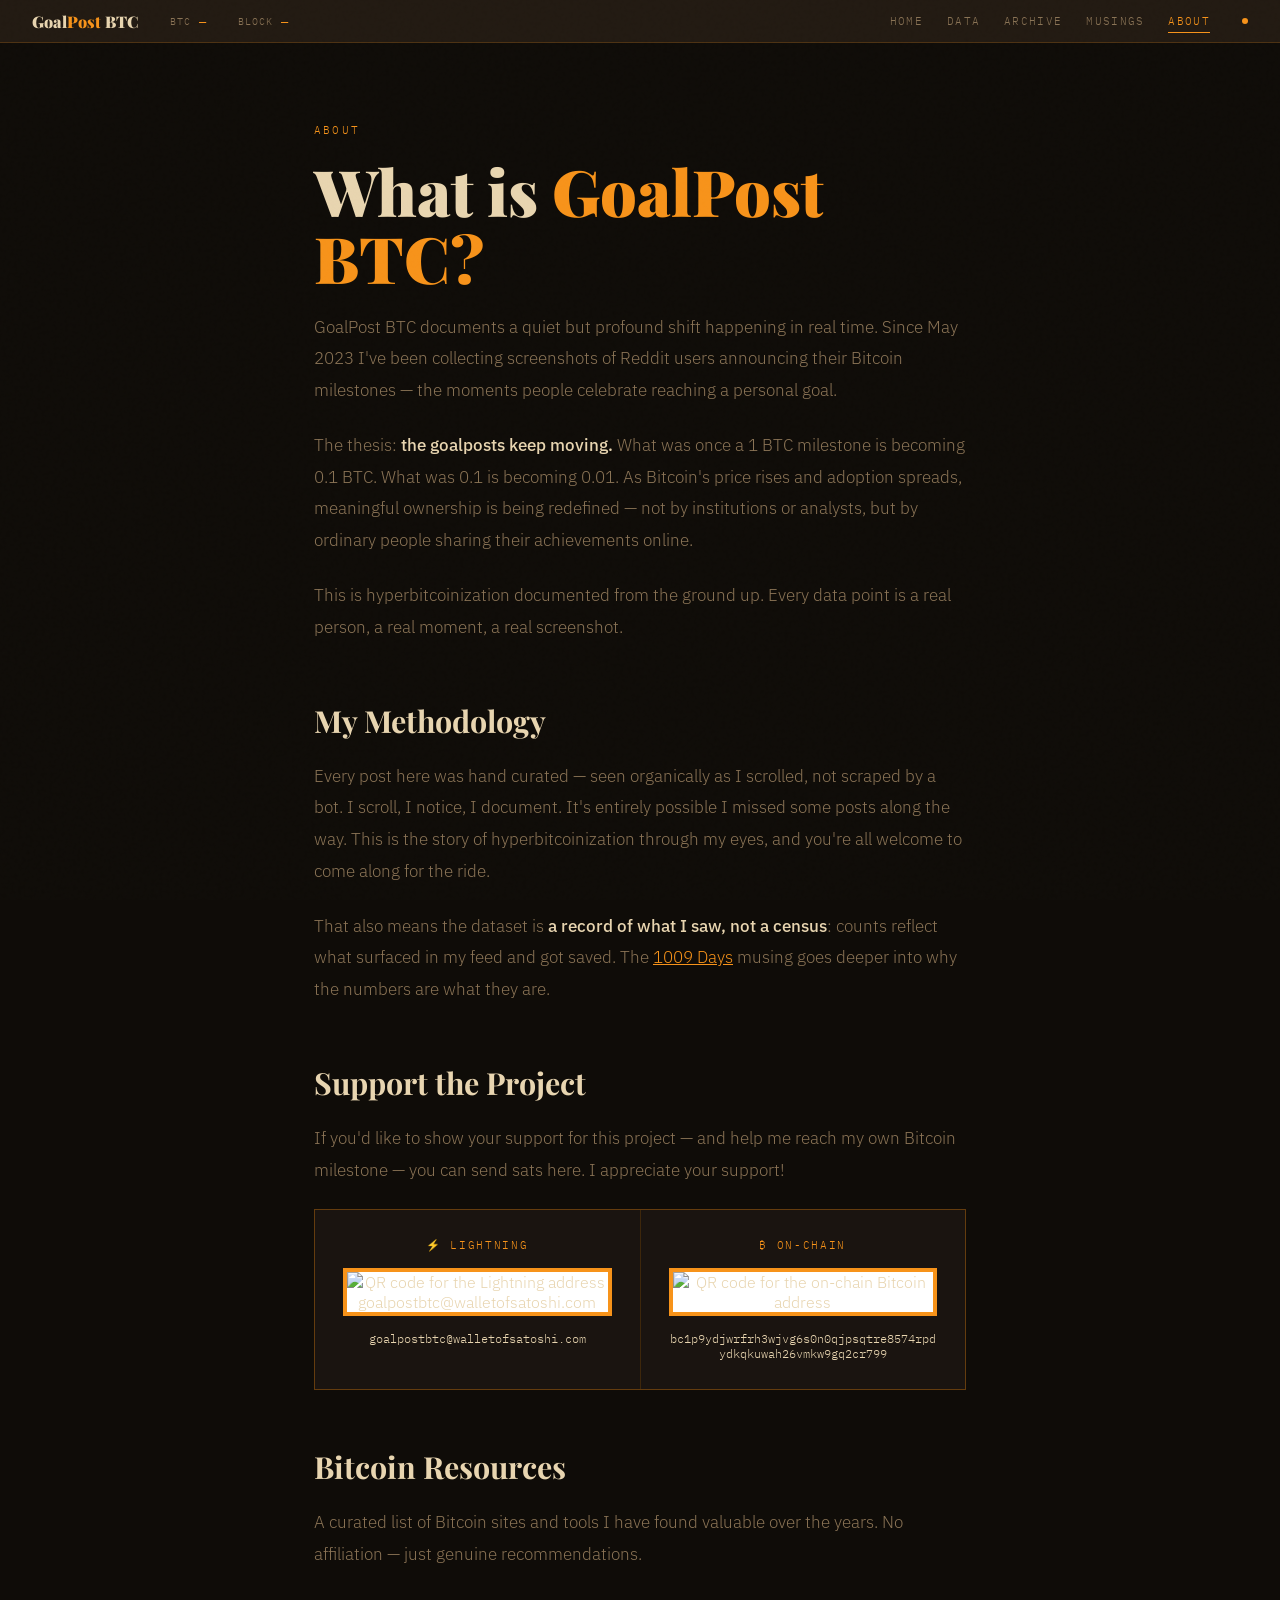
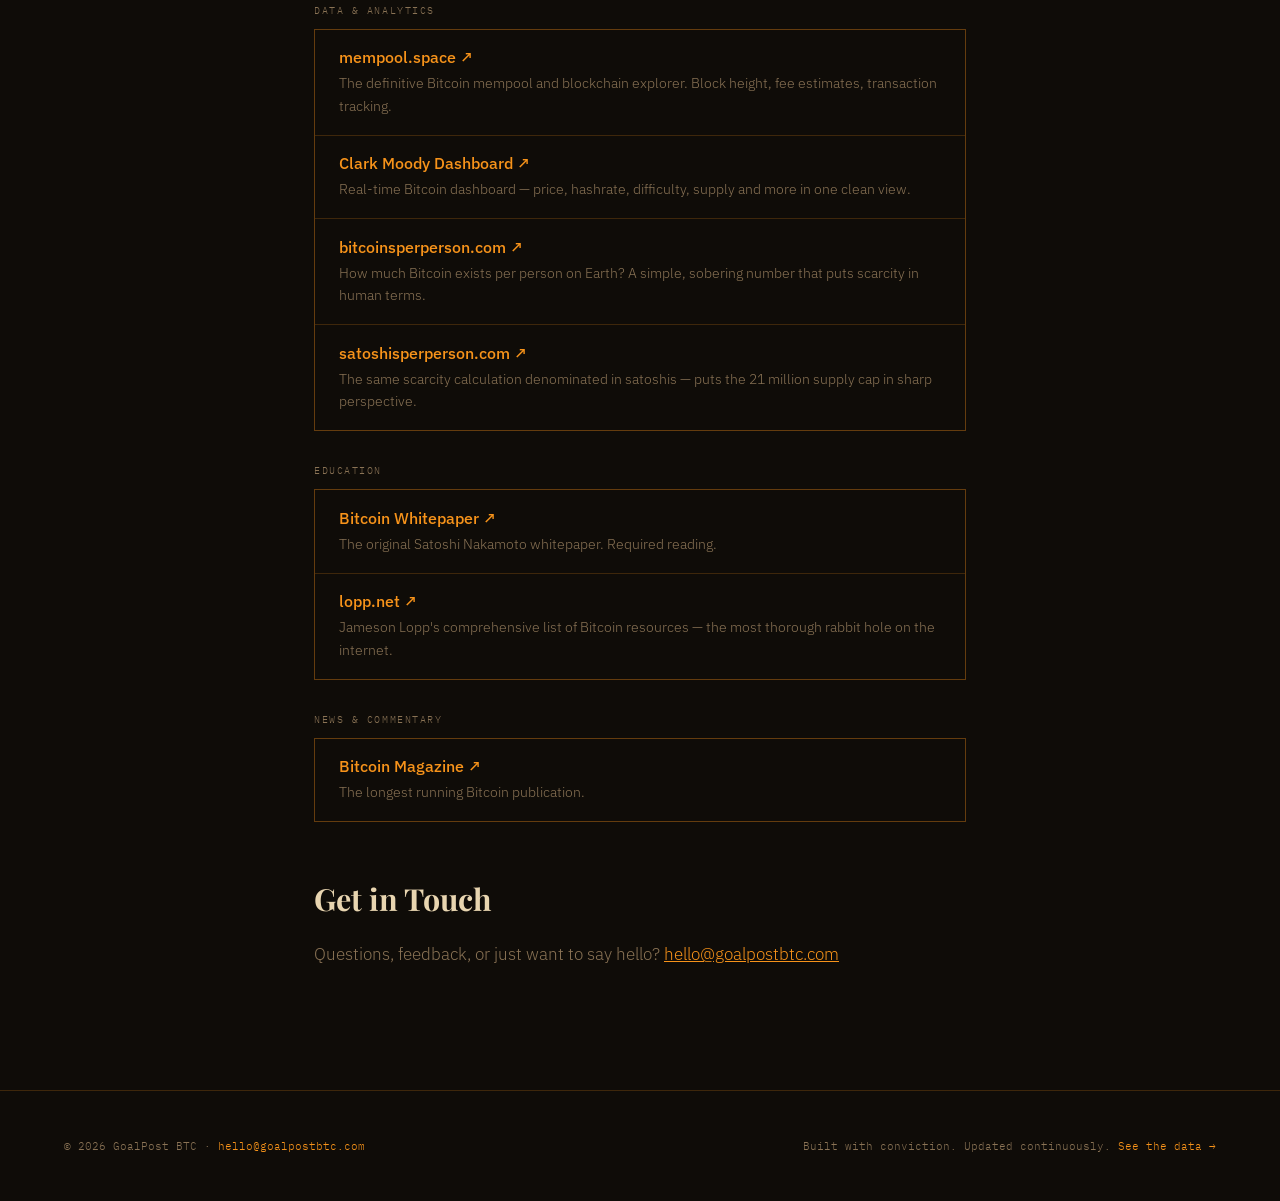
==== commit 4e8286ba: "Make homepage claims match the data; drop CSV download; fix 3 dates - Replace hardcoded "↓ 99%" stat" ====
--- a/about.html
+++ b/about.html
@@ -41,7 +41,7 @@
     <h1 class="page-title">What is <span>GoalPost BTC?</span></h1>
 
     <p>GoalPost BTC documents a quiet but profound shift happening in real time. Since <span data-stat="sinceLong">May 2023</span> I've been collecting screenshots of Reddit users announcing their Bitcoin milestones — the moments people celebrate reaching a personal goal.</p>
-    <p>The pattern: <strong>the goalposts keep moving.</strong> What was once a 1 BTC milestone is becoming 0.1 BTC. What was 0.1 is becoming 0.01. As Bitcoin's price rises and adoption spreads, meaningful ownership is being redefined — not by institutions or analysts, but by ordinary people sharing their achievements online.</p>
+    <p>The thesis: <strong>the goalposts keep moving.</strong> What was once a 1 BTC milestone is becoming 0.1 BTC. What was 0.1 is becoming 0.01. As Bitcoin's price rises and adoption spreads, meaningful ownership is being redefined — not by institutions or analysts, but by ordinary people sharing their achievements online.</p>
     <p>This is hyperbitcoinization documented from the ground up. Every data point is a real person, a real moment, a real screenshot.</p>
 
     <h2>My Methodology</h2>
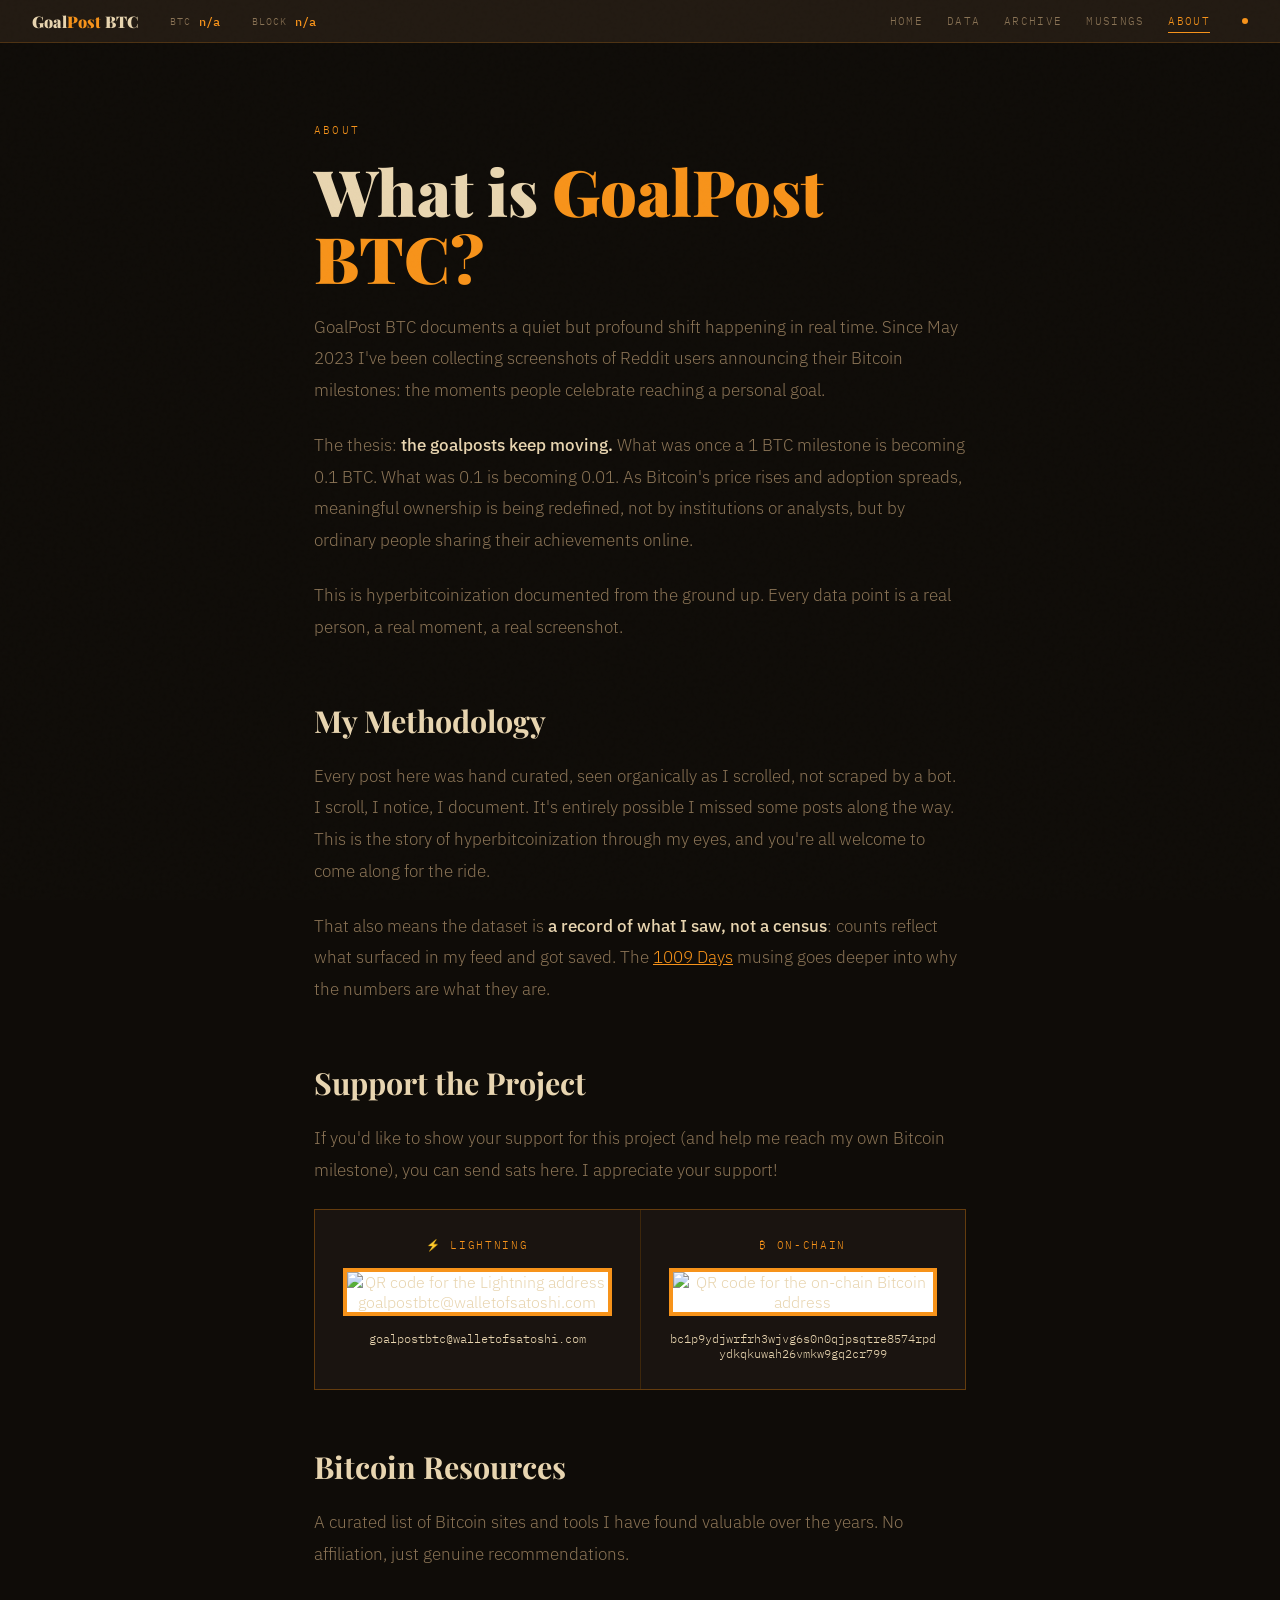
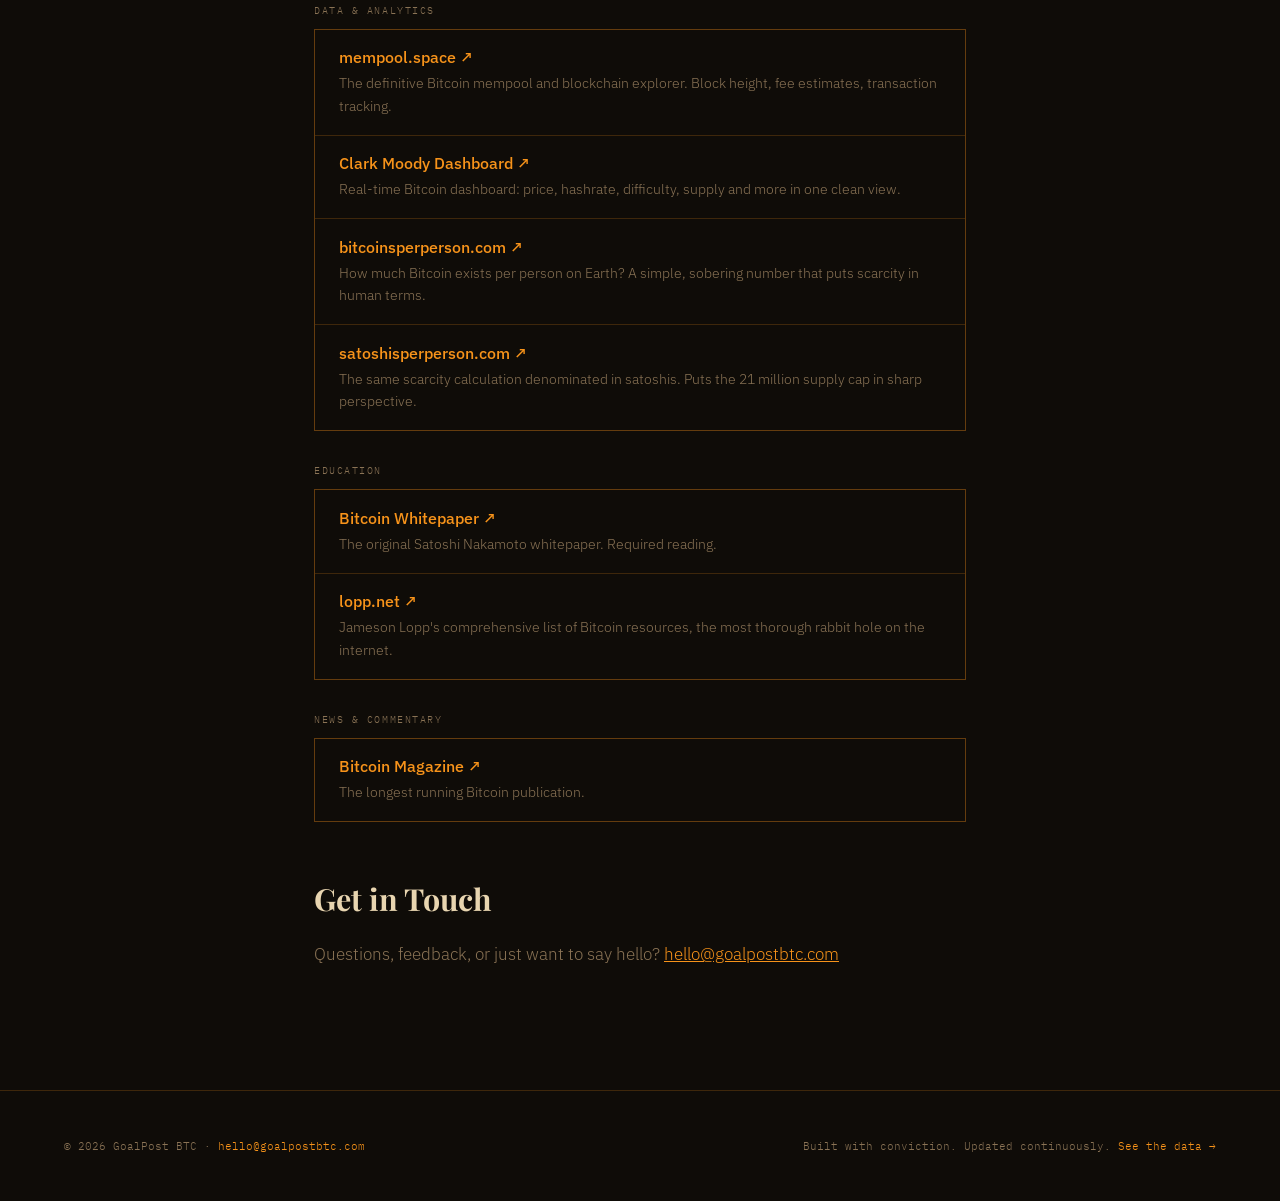
==== commit 66b4f6c4: "Remove all em dashes from site copy, musings and code Co-Authored-By: Claude Opus 5.5 <noreply@anthr" ====
--- a/about.html
+++ b/about.html
@@ -3,9 +3,9 @@
 <head>
   <meta charset="UTF-8">
   <meta name="viewport" content="width=device-width, initial-scale=1.0">
-  <title>About — GoalPost BTC</title>
+  <title>About | GoalPost BTC</title>
   <meta name="description" content="What GoalPost BTC is, how the milestone posts are collected, how to support the project, and a curated list of Bitcoin resources.">
-  <meta property="og:title" content="About — GoalPost BTC">
+  <meta property="og:title" content="About | GoalPost BTC">
   <meta property="og:description" content="Hyperbitcoinization documented from the ground up.">
   <meta property="og:url" content="https://goalpostbtc.com/about.html">
   <meta property="og:type" content="website">
@@ -24,7 +24,7 @@
     </div>
     <div class="ticker-item ticker-extra">
       <span class="ticker-label">Block</span>
-      <span class="ticker-value" id="block-height">—</span>
+      <span class="ticker-value" id="block-height">…</span>
     </div>
     <nav class="site-nav" aria-label="Main">
       <a href="./">Home</a>
@@ -40,16 +40,16 @@
     <div class="page-eyebrow">About</div>
     <h1 class="page-title">What is <span>GoalPost BTC?</span></h1>
 
-    <p>GoalPost BTC documents a quiet but profound shift happening in real time. Since <span data-stat="sinceLong">May 2023</span> I've been collecting screenshots of Reddit users announcing their Bitcoin milestones — the moments people celebrate reaching a personal goal.</p>
-    <p>The thesis: <strong>the goalposts keep moving.</strong> What was once a 1 BTC milestone is becoming 0.1 BTC. What was 0.1 is becoming 0.01. As Bitcoin's price rises and adoption spreads, meaningful ownership is being redefined — not by institutions or analysts, but by ordinary people sharing their achievements online.</p>
+    <p>GoalPost BTC documents a quiet but profound shift happening in real time. Since <span data-stat="sinceLong">May 2023</span> I've been collecting screenshots of Reddit users announcing their Bitcoin milestones: the moments people celebrate reaching a personal goal.</p>
+    <p>The thesis: <strong>the goalposts keep moving.</strong> What was once a 1 BTC milestone is becoming 0.1 BTC. What was 0.1 is becoming 0.01. As Bitcoin's price rises and adoption spreads, meaningful ownership is being redefined, not by institutions or analysts, but by ordinary people sharing their achievements online.</p>
     <p>This is hyperbitcoinization documented from the ground up. Every data point is a real person, a real moment, a real screenshot.</p>
 
     <h2>My Methodology</h2>
-    <p>Every post here was hand curated — seen organically as I scrolled, not scraped by a bot. I scroll, I notice, I document. It's entirely possible I missed some posts along the way. This is the story of hyperbitcoinization through my eyes, and you're all welcome to come along for the ride.</p>
+    <p>Every post here was hand curated, seen organically as I scrolled, not scraped by a bot. I scroll, I notice, I document. It's entirely possible I missed some posts along the way. This is the story of hyperbitcoinization through my eyes, and you're all welcome to come along for the ride.</p>
     <p>That also means the dataset is <strong>a record of what I saw, not a census</strong>: counts reflect what surfaced in my feed and got saved. The <a href="musings.html#1009-days">1009 Days</a> musing goes deeper into why the numbers are what they are.</p>
 
     <h2>Support the Project</h2>
-    <p>If you'd like to show your support for this project — and help me reach my own Bitcoin milestone — you can send sats here. I appreciate your support!</p>
+    <p>If you'd like to show your support for this project (and help me reach my own Bitcoin milestone), you can send sats here. I appreciate your support!</p>
     <div class="support-grid">
       <div>
         <div class="kind">⚡ Lightning</div>
@@ -64,20 +64,20 @@
     </div>
 
     <h2>Bitcoin Resources</h2>
-    <p>A curated list of Bitcoin sites and tools I have found valuable over the years. No affiliation — just genuine recommendations.</p>
+    <p>A curated list of Bitcoin sites and tools I have found valuable over the years. No affiliation, just genuine recommendations.</p>
 
     <div class="resource-cat">Data &amp; Analytics</div>
     <div class="resource-list">
       <a href="https://mempool.space" target="_blank" rel="noopener"><span class="name">mempool.space ↗</span><span class="desc">The definitive Bitcoin mempool and blockchain explorer. Block height, fee estimates, transaction tracking.</span></a>
-      <a href="https://bitcoin.clarkmoody.com/dashboard/" target="_blank" rel="noopener"><span class="name">Clark Moody Dashboard ↗</span><span class="desc">Real-time Bitcoin dashboard — price, hashrate, difficulty, supply and more in one clean view.</span></a>
+      <a href="https://bitcoin.clarkmoody.com/dashboard/" target="_blank" rel="noopener"><span class="name">Clark Moody Dashboard ↗</span><span class="desc">Real-time Bitcoin dashboard: price, hashrate, difficulty, supply and more in one clean view.</span></a>
       <a href="https://bitcoinsperperson.com/" target="_blank" rel="noopener"><span class="name">bitcoinsperperson.com ↗</span><span class="desc">How much Bitcoin exists per person on Earth? A simple, sobering number that puts scarcity in human terms.</span></a>
-      <a href="https://satoshisperperson.com/" target="_blank" rel="noopener"><span class="name">satoshisperperson.com ↗</span><span class="desc">The same scarcity calculation denominated in satoshis — puts the 21 million supply cap in sharp perspective.</span></a>
+      <a href="https://satoshisperperson.com/" target="_blank" rel="noopener"><span class="name">satoshisperperson.com ↗</span><span class="desc">The same scarcity calculation denominated in satoshis. Puts the 21 million supply cap in sharp perspective.</span></a>
     </div>
 
     <div class="resource-cat">Education</div>
     <div class="resource-list">
       <a href="https://bitcoin.org/bitcoin.pdf" target="_blank" rel="noopener"><span class="name">Bitcoin Whitepaper ↗</span><span class="desc">The original Satoshi Nakamoto whitepaper. Required reading.</span></a>
-      <a href="https://lopp.net/bitcoin.html" target="_blank" rel="noopener"><span class="name">lopp.net ↗</span><span class="desc">Jameson Lopp's comprehensive list of Bitcoin resources — the most thorough rabbit hole on the internet.</span></a>
+      <a href="https://lopp.net/bitcoin.html" target="_blank" rel="noopener"><span class="name">lopp.net ↗</span><span class="desc">Jameson Lopp's comprehensive list of Bitcoin resources, the most thorough rabbit hole on the internet.</span></a>
     </div>
 
     <div class="resource-cat">News &amp; Commentary</div>
--- a/assets/css/site.css
+++ b/assets/css/site.css
@@ -1,4 +1,4 @@
-/* GoalPost BTC — shared styles */
+/* GoalPost BTC: shared styles */
 
 :root {
   --btc: #f7931a;
@@ -652,7 +652,7 @@
 /* ── MOBILE RESPONSIVE ── */
 @media (max-width: 768px) {
 
-  /* Ticker — show only BTC price and pulse dot on mobile */
+  /* Ticker: show only BTC price and pulse dot on mobile */
   .ticker {
     padding: 0.5rem 1rem;
     gap: 1rem;
@@ -660,7 +660,7 @@
   }
   .ticker-extra { display: none; }
 
-  /* Hero — stack vertically */
+  /* Hero: stack vertically */
   .hero {
     grid-template-columns: 1fr;
     min-height: auto;
@@ -680,11 +680,11 @@
   .hero-subtitle { font-size: 1rem; margin-bottom: 2rem; }
   .hero-cta { width: 100%; justify-content: center; }
 
-  /* Stat cards — tighten padding */
+  /* Stat cards: tighten padding */
   .stat-card { padding: 1rem 1.25rem; }
   .stat-value { font-size: 2rem; }
 
-  /* Thesis — single column */
+  /* Thesis: single column */
   .thesis {
     grid-template-columns: 1fr;
     padding: 4rem 1.5rem;
@@ -694,7 +694,7 @@
   .thesis-content h2 { font-size: clamp(1.6rem, 6vw, 2.5rem); }
   .thesis-content p { font-size: 1rem; }
 
-  /* Goalposts timeline — 2x2 grid on mobile */
+  /* Goalposts timeline: 2x2 grid on mobile */
   .goalposts { padding: 3rem 1.5rem; }
   .timeline {
     grid-template-columns: 1fr 1fr;
@@ -704,7 +704,7 @@
   .timeline-amount { font-size: 1.4rem; }
   .timeline-desc { font-size: 0.75rem; }
 
-  /* Methodology — single column */
+  /* Methodology: single column */
   .methodology {
     grid-template-columns: 1fr;
     padding: 4rem 1.5rem;
@@ -719,7 +719,7 @@
   .footer-cta h2 { font-size: clamp(1.8rem, 8vw, 3rem); }
   .footer-cta-btn { width: 100%; justify-content: center; }
 
-  /* Footer — stack */
+  /* Footer: stack */
   footer {
     flex-direction: column;
     gap: 0.75rem;
@@ -735,7 +735,7 @@
 }
 
 /* ════════════════════════════════════════════════════════════════════
-   v2 — multi-page site: nav, data explorer, archive, musings, about
+   v2: multi-page site: nav, data explorer, archive, musings, about
    ════════════════════════════════════════════════════════════════════ */
 
 a { color: var(--btc); }
@@ -1250,3 +1250,13 @@
   *, *::before, *::after { animation-duration: 0.01ms !important; animation-iteration-count: 1 !important; transition-duration: 0.01ms !important; scroll-behavior: auto !important; }
   .reveal { opacity: 1; transform: none; }
 }
+
+/* Live stats line under a chart (e.g. The Dip Effect) */
+p.chart-note {
+  font-family: 'IBM Plex Mono', monospace;
+  font-size: 0.72rem;
+  line-height: 1.7;
+  color: var(--text-dim);
+  margin: 0.75rem 0 0;
+}
+p.chart-note b { color: var(--btc); font-weight: 500; }
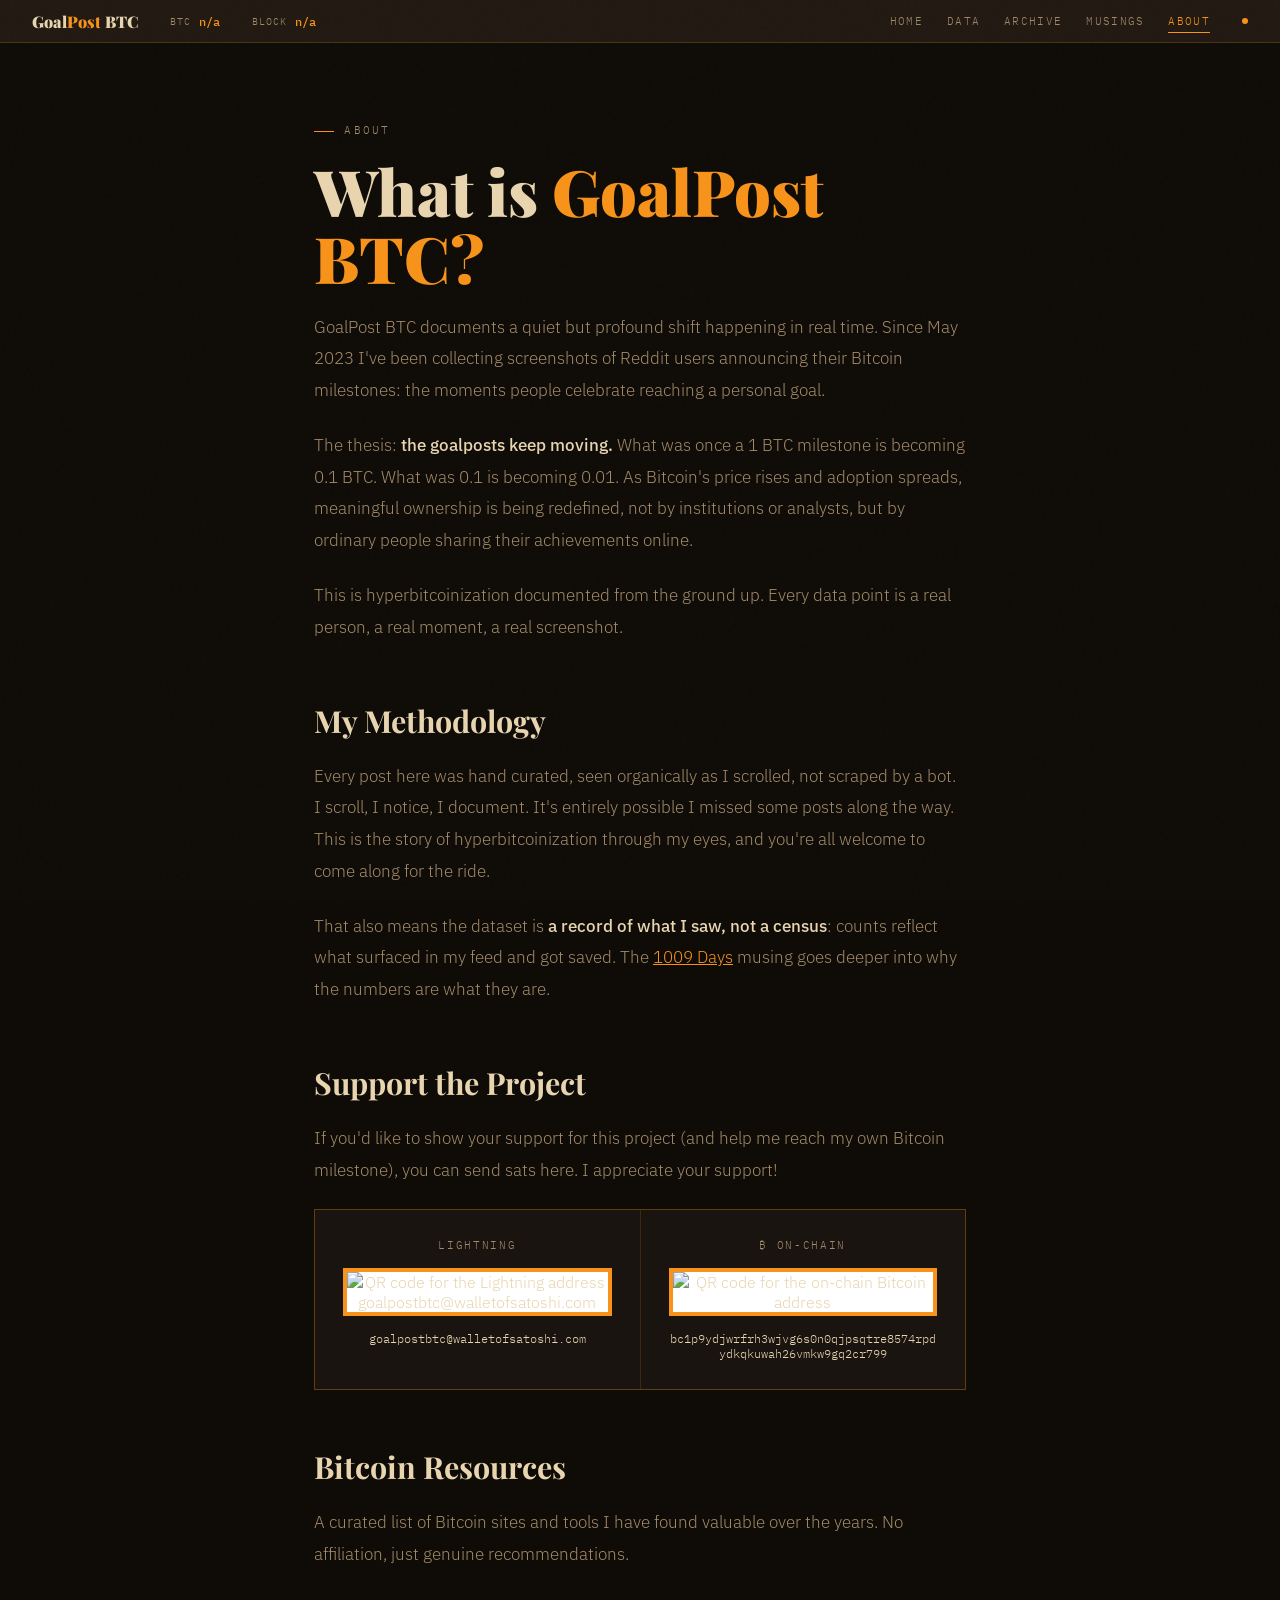
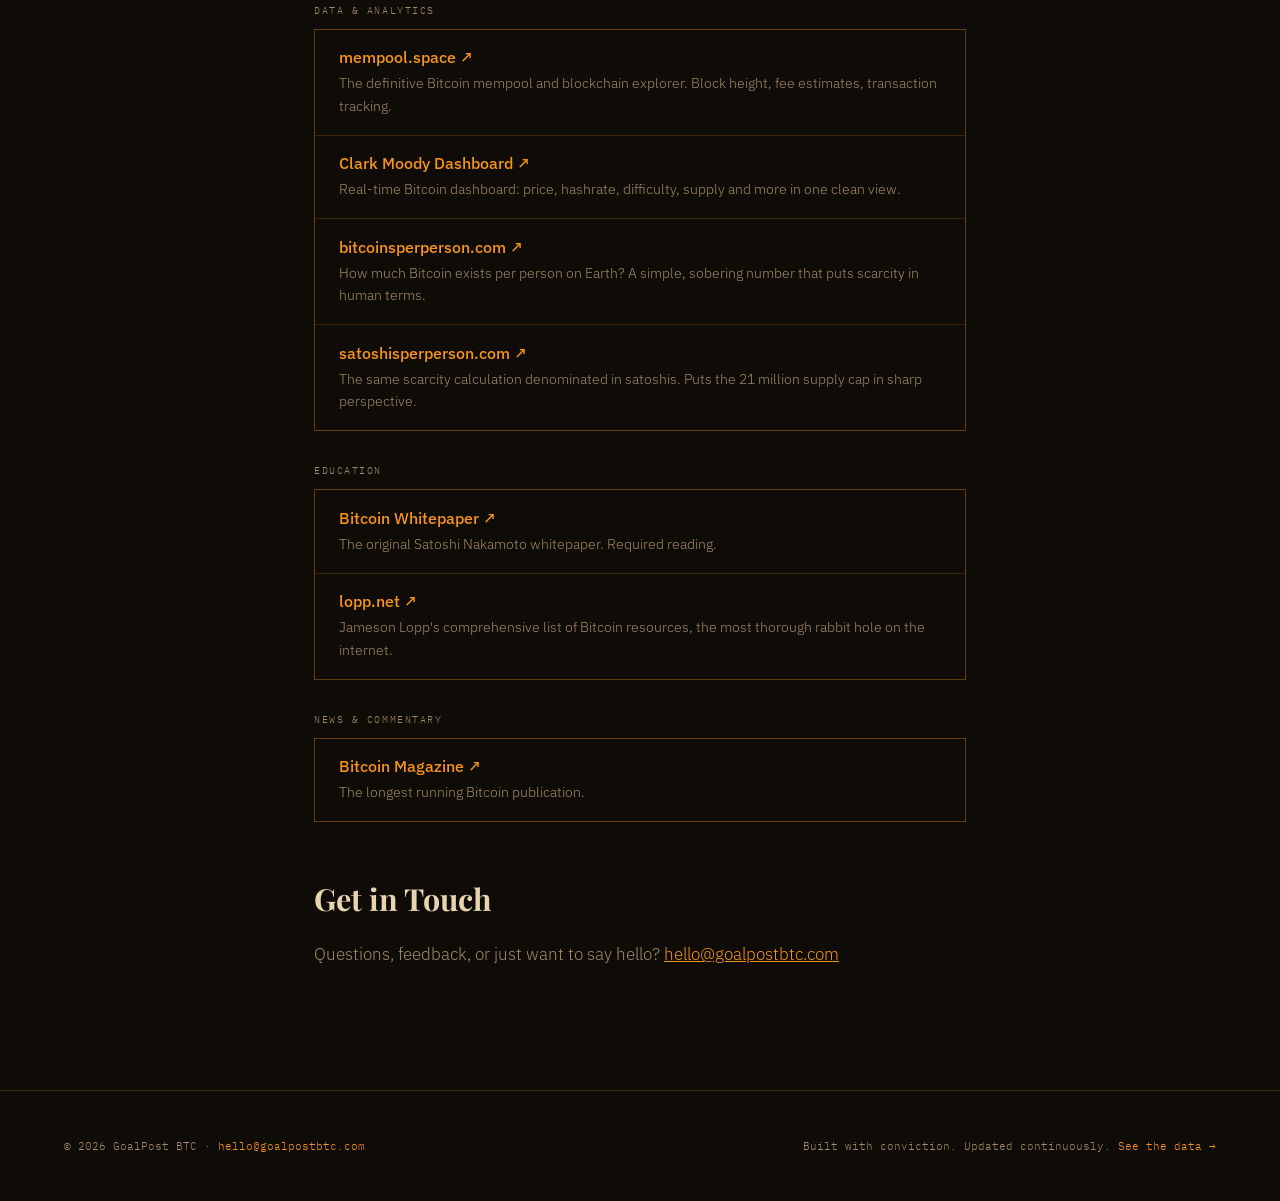
==== commit 4352f931: "Design cleanup: contrast, quieter labels, no emoji, grouped charts - Raise dim text color to ~6:1 co" ====
--- a/about.html
+++ b/about.html
@@ -52,7 +52,7 @@
     <p>If you'd like to show your support for this project (and help me reach my own Bitcoin milestone), you can send sats here. I appreciate your support!</p>
     <div class="support-grid">
       <div>
-        <div class="kind">⚡ Lightning</div>
+        <div class="kind">Lightning</div>
         <img src="https://api.qrserver.com/v1/create-qr-code/?size=170x170&amp;margin=6&amp;data=goalpostbtc@walletofsatoshi.com" alt="QR code for the Lightning address goalpostbtc@walletofsatoshi.com" width="170" height="170" loading="lazy">
         <code>goalpostbtc@walletofsatoshi.com</code>
       </div>
--- a/assets/css/site.css
+++ b/assets/css/site.css
@@ -7,7 +7,7 @@
   --bg2: #1a1410;
   --bg3: #221a12;
   --text: #e8d5b0;
-  --text-dim: #8a7355;
+  --text-dim: #a38a68;  /* ~6:1 on --bg */
   --border: rgba(247,147,26,0.2);
 }
 
@@ -1260,3 +1260,40 @@
   margin: 0.75rem 0 0;
 }
 p.chart-note b { color: var(--btc); font-weight: 500; }
+
+/* ── v2.1 cleanup: orange reserved for data and actions ── */
+.hero-eyebrow, .thesis-label, .goalposts-label, .daily-label, .page-eyebrow, .section-label {
+  color: var(--text-dim);
+}
+.hero-eyebrow::before, .thesis-label::before, .goalposts-label::before, .daily-label::before,
+.page-eyebrow::before, .section-label::before {
+  content: '';
+  display: inline-block;
+  width: 1.25rem;
+  height: 1px;
+  background: var(--btc);
+  vertical-align: middle;
+  margin-right: 0.65rem;
+}
+.support-grid .kind { color: var(--text-dim); }
+
+.group-title {
+  font-family: 'Playfair Display', serif;
+  font-size: clamp(1.6rem, 3vw, 2.2rem);
+  font-weight: 700;
+  color: var(--text);
+  margin: 4.5rem 0 0.5rem;
+}
+.group-title:first-of-type { margin-top: 3rem; }
+.group-lede {
+  color: var(--text-dim);
+  font-size: 0.95rem;
+  line-height: 1.7;
+  margin-bottom: 1.5rem;
+  max-width: 70ch;
+}
+
+@media (max-width: 768px) {
+  .site-nav { gap: 0.85rem; }
+  .site-nav a { letter-spacing: 0.06em; font-size: 0.64rem; }
+}
